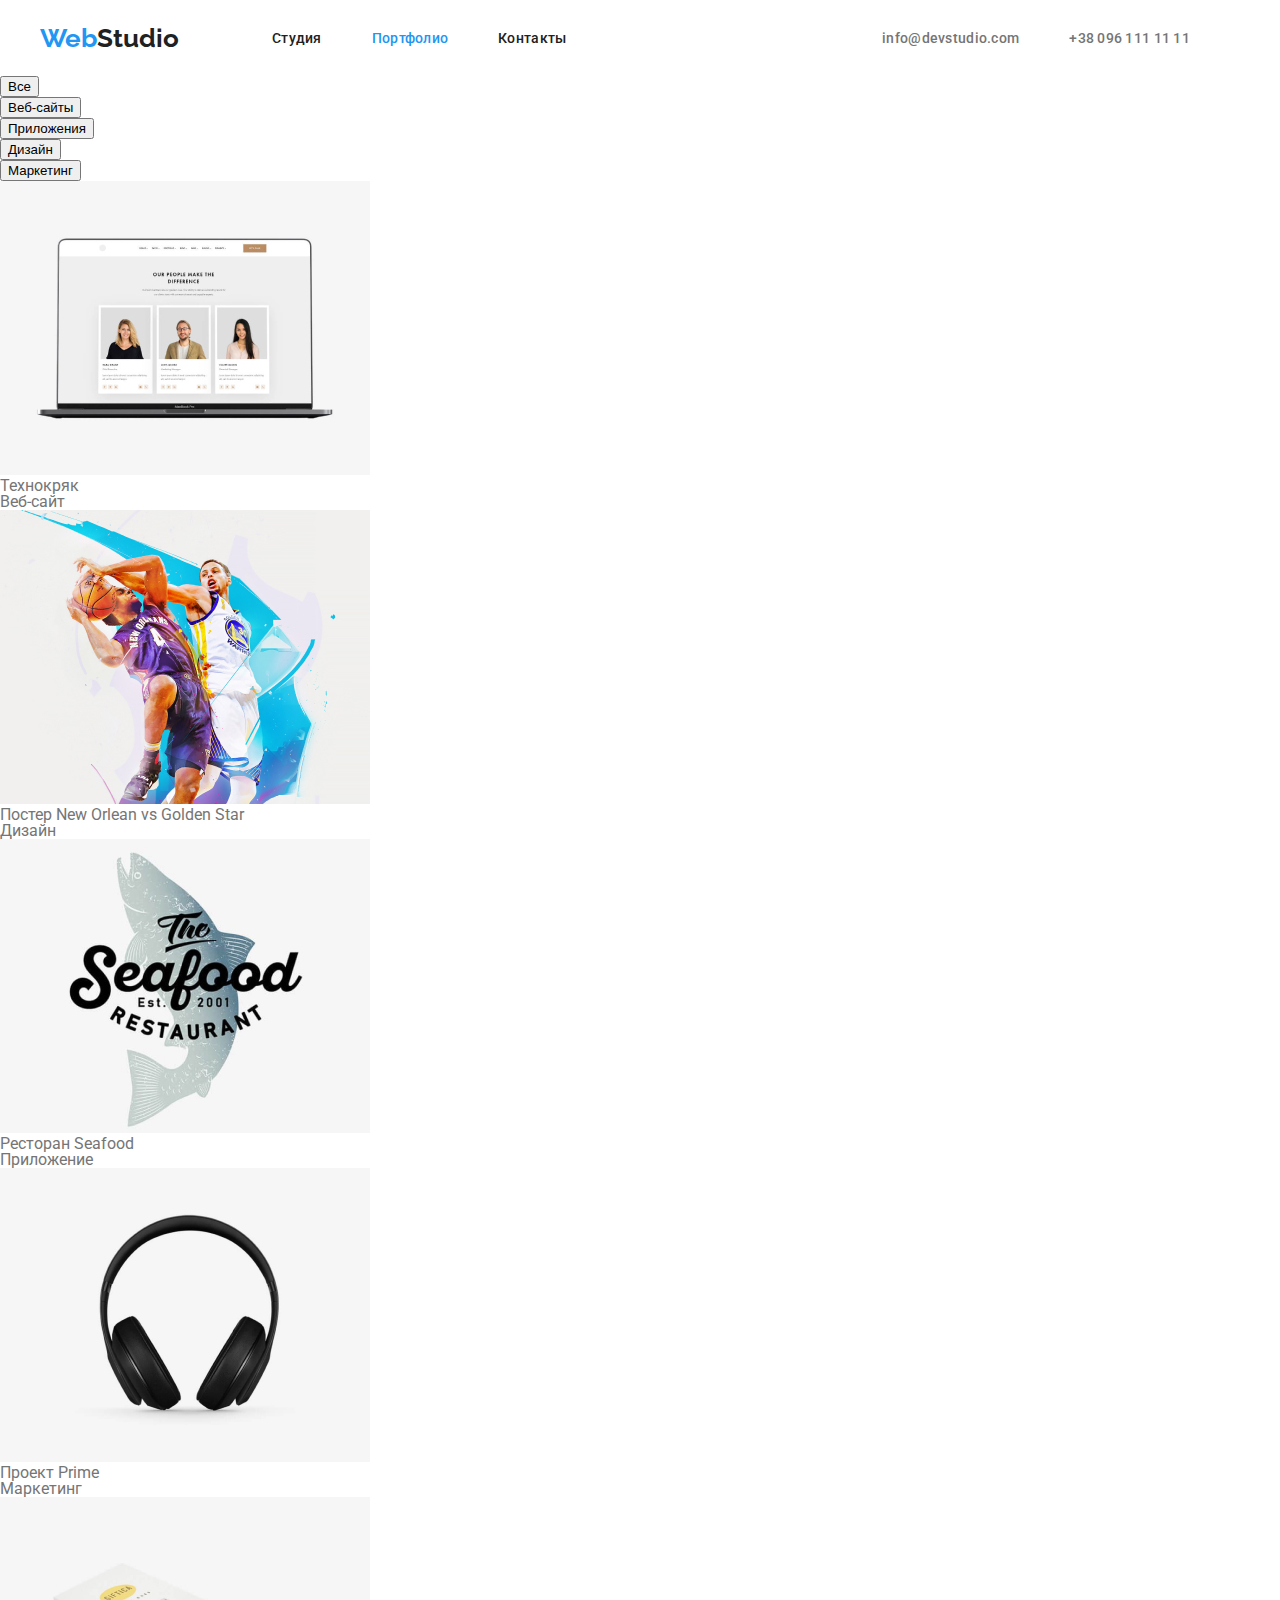
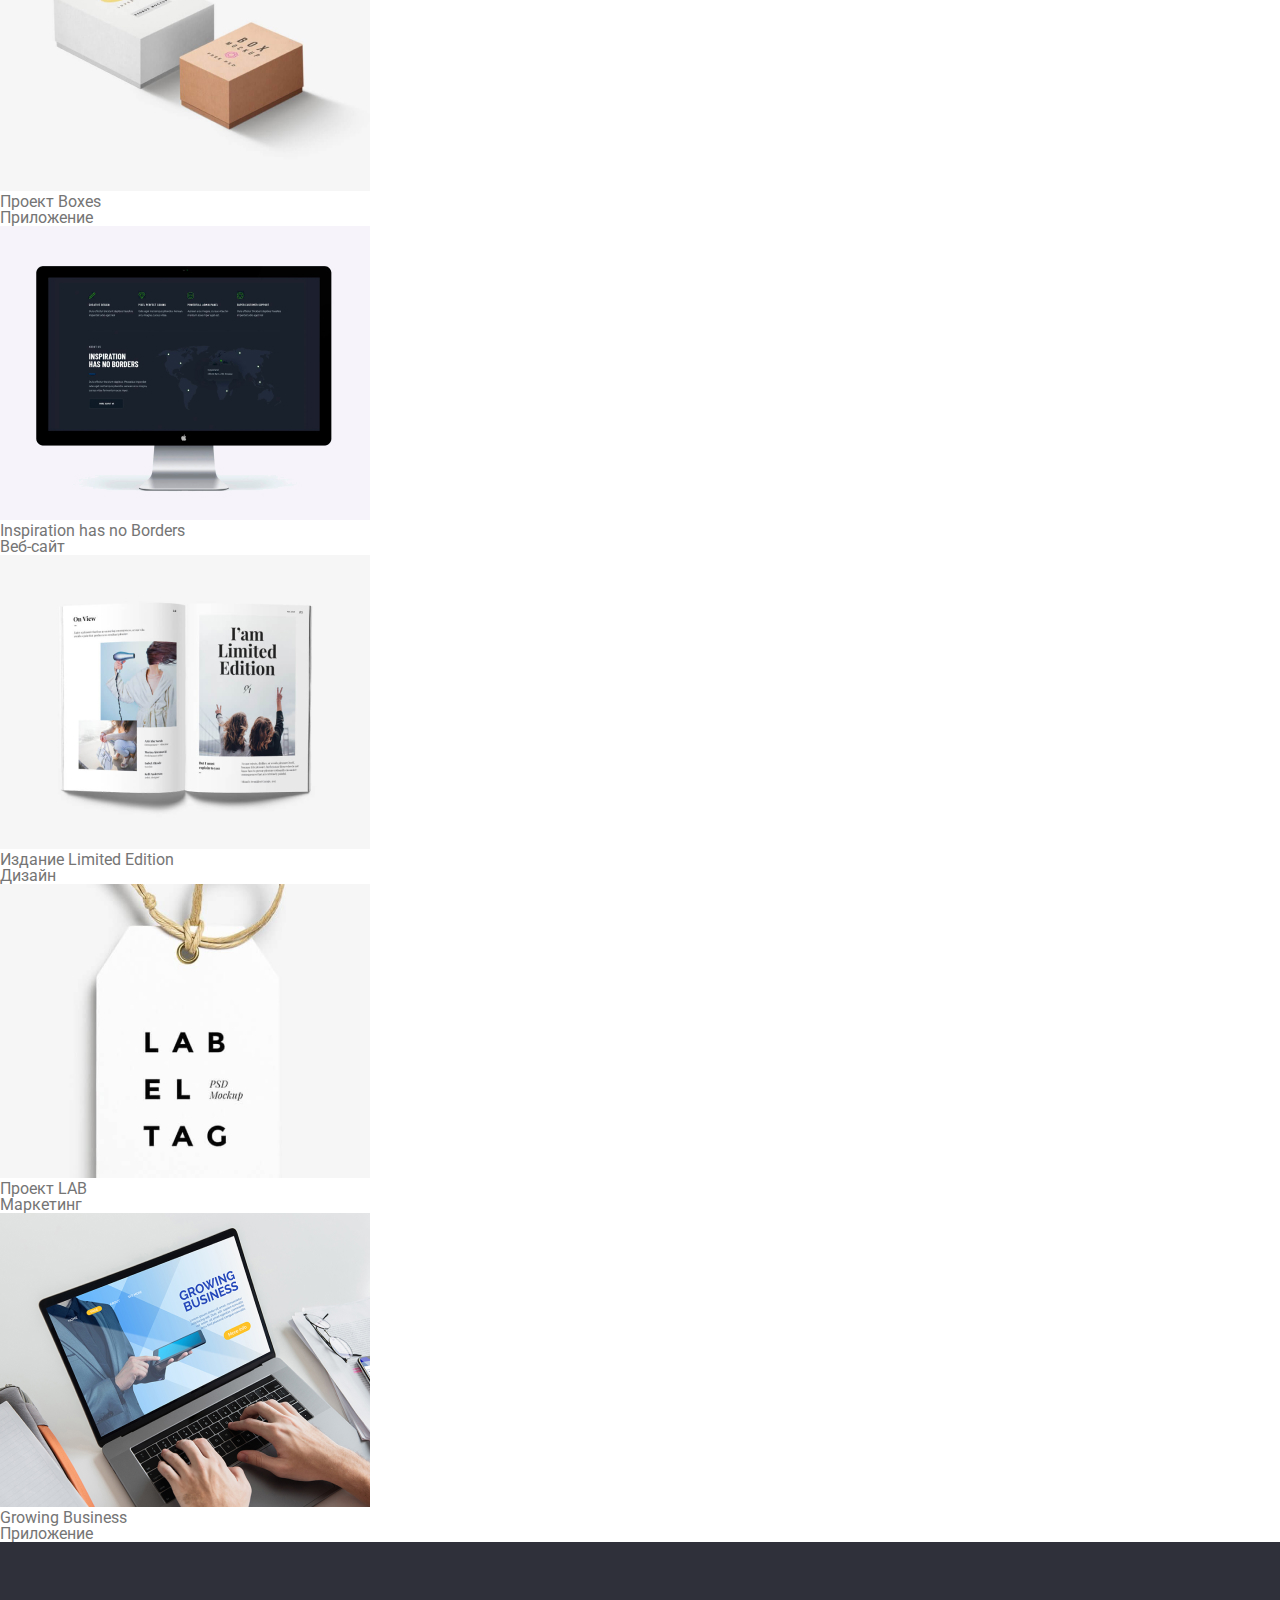
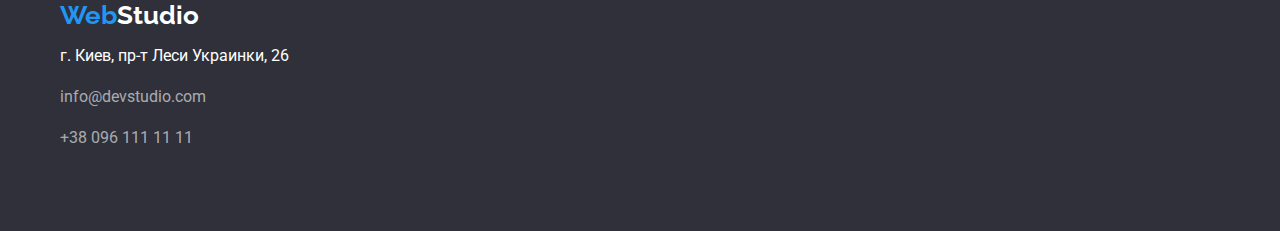
==== portfolio.html @ 46d7d1af "push me, and then just touch me, till i can get my satisfaction" ====
<!DOCTYPE html>
<html lang="ru">
  <head>
    <meta charset="UTF-8" />
    <meta name="viewport" content="width=device-width, initial-scale=1.0" />
    <title>WebStudio</title>
    <link rel="stylesheet" href="./css/reset.css" />
    <link rel="stylesheet" href="./css/style.css" />
    <link
      href="https://fonts.googleapis.com/css2?family=Raleway:wght@700&display=swap"
      rel="stylesheet"
    />
    <link
      href="https://fonts.googleapis.com/css2?family=Roboto:wght@400;500;700;900&display=swap"
      rel="stylesheet"
    />
  </head>
  <body>
    <!--  HEADER -->
    <header class="header">
      <div class="container">
        <nav class="navigation">
          <a href="./index.html" class="logo"
            >Web<span class="logo-header">Studio</span></a
          >
          <ul class="navigation-menu">
            <li class="menu-item">
              <a href="./index.html" class="navigation-menu-link">Студия</a>
            </li>
            <li class="menu-item">
              <a href="./portfolio.html" class="navigation-menu-link active"
                >Портфолио</a
              >
            </li>
            <li class="menu-item">
              <a href="" class="navigation-menu-link">Контакты</a>
            </li>
          </ul>
        </nav>
        <div class="contacts">
          <a href="mailto:info@devstudio.com" class="contacts-link"
            >info@devstudio.com</a
          >
          <a href="tel:+38 096 111 11 11" class="contacts-link"
            >+38 096 111 11 11</a
          >
        </div>
      </div>
    </header>
    <main>
      <!-- Buttons -->
      <section>
        <div>
          <ul>
            <li>
              <button type="button">Все</button>
            </li>
            <li>
              <button type="button">Веб-сайты</button>
            </li>
            <li>
              <button type="button">Приложения</button>
            </li>
            <li>
              <button type="button">Дизайн</button>
            </li>
            <li>
              <button type="button">Маркетинг</button>
            </li>
          </ul>
        </div>
      </section>
      <section>
        <div>
          <ul>
            <li>
              <img
                src="./images.portfolio/img-1.jpg"
                alt="Пример Проекта"
                width="370"
              />
              <h1>Технокряк</h1>
              <p>Веб-сайт</p>
            </li>
            <li>
              <img
                src="./images.portfolio/img-2.jpg"
                alt="Пример Проекта 2"
                width="370"
              />
              <h1>Постер New Orlean vs Golden Star</h1>
              <p>Дизайн</p>
            </li>
            <li>
              <img
                src="./images.portfolio/img-3.jpg"
                alt="Пример Проекта 3"
                width="370"
              />
              <h1>Ресторан Seafood</h1>
              <p>Приложение</p>
            </li>
            <li>
              <img
                src="./images.portfolio/img-4.jpg"
                alt="Пример Проекта 4"
                width="370"
              />
              <h1>Проект Prime</h1>
              <p>Маркетинг</p>
            </li>
            <li>
              <img
                src="./images.portfolio/img-5.jpg"
                alt="Пример Проекта 5"
                width="370"
              />
              <h1>Проект Boxes</h1>
              <p>Приложение</p>
            </li>
            <li>
              <img
                src="./images.portfolio/img-6.jpg"
                alt="Пример Проекта 6"
                width="370"
              />
              <h1>Inspiration has no Borders</h1>
              <p>Веб-сайт</p>
            </li>
            <li>
              <img
                src="./images.portfolio/img-7.jpg"
                alt="Пример Проекта 7"
                width="370"
              />
              <h1>Издание Limited Edition</h1>
              <p>Дизайн</p>
            </li>
            <li>
              <img
                src="./images.portfolio/img-8.jpg"
                alt="Пример Проекта 8"
                width="370"
              />
              <h1>Проект LAB</h1>
              <p>Маркетинг</p>
            </li>
            <li>
              <img
                src="./images.portfolio/img-9.jpg"
                alt="Пример Проекта 9"
                width="370"
              />
              <h1>Growing Business</h1>
              <p>Приложение</p>
            </li>
          </ul>
        </div>
      </section>
    </main>
    <!-- FOOTER -->
    <footer class="footer">
      <div class="container">
        <a href="./index.html" class="logo"
          >Web<span class="logo-footer">Studio</span></a
        >
        <address>
          <ul>
            <li>
              <a href="" class="footer-address"
                >г. Киев, пр-т Леси Украинки, 26</a
              >
              <br />
            </li>
            <li>
              <a href="mailto:info@devstudio.com" class="footer-contacts"
                >info@devstudio.com</a
              >
              <br />
            </li>
            <li>
              <a href="tel:+38 096 111 11 11" class="footer-contacts"
                >+38 096 111 11 11</a
              >
              <br />
            </li>
          </ul>
        </address>
      </div>
    </footer>
  </body>
</html>
---- css/style.css ----
/* Сохраняем палитру цветов */

:root {
  --primary-text-color: #757575;
  --title-text-color: #212121;
  --accent-color: #2196f3;
  --background-color: #2f303a;
  --background-team-color: rgba(245, 244, 250, 1);
  --primary-white-color: #ffffff;
  --contacts-text-color: rgba(117, 117, 117, 1);
  --footer-address-color: rgba(255, 255, 255, 0.6);
}

body {
  color: var(--primary-text-color);
  font-family: Roboto, sans-serif;
}

a {
  text-decoration: none;
  color: var(--title-text-color);
}

.container {
  max-width: 1200px;
  margin: 0 auto;
}

.section-name {
  font-family: "Roboto", sans-serif;
  font-weight: 700;
  font-size: 36px;
  line-height: 42px;
  text-align: center;
  letter-spacing: 0.03em;
  color: var(--title-text-color);
  margin-bottom: 50px;
}

/* HEADER */

.header {
  padding: 25px 0px;
}

.header .container {
  display: flex;
  justify-content: space-between;
  align-items: center;
}

.logo {
  font-family: "Raleway", sans-serif;
  font-weight: 700;
  font-size: 26px;
  text-decoration: none;
  margin-right: 93px;
  color: var(--accent-color);
}

.logo-header {
  color: var(--title-text-color);
}

.navigation {
  display: flex;
  align-items: center;
}

.menu-item {
  margin-right: 50px;
}

.navigation-menu {
  display: flex;
  text-decoration: none;
}

.navigation-menu-link {
  font-family: "Roboto", sans-serif;
  font-weight: 500;
  font-size: 14px;
  letter-spacing: 0.02em;
  text-decoration: none;
  color: #212121;
  transition: 0.4s;
}
.navigation-menu-link:hover,
.navigation-menu-link:focus {
  color: #2196f3;
}

.contacts {
  display: flex;
}

.contacts-link {
  font-family: "Roboto", sans-serif;
  font-weight: 500;
  font-size: 14px;
  letter-spacing: 0.02em;
  text-decoration: none;
  color: #757575;
  margin-right: 50px;
  transition: 0.4s;
}

.contacts-link:hover,
.contacts-link:focus {
  color: var(--accent-color);
}

.active {
  color: var(--accent-color);
}

/* Герой с кнопкой */
.section-hero {
  background-color: #2f303a;
  text-align: center;
  padding: 200px 0;
}
.hero-text {
  font-family: "Roboto", sans-serif;
  font-weight: 900;
  font-size: 44px;
  line-height: 60px;
  letter-spacing: 0.06em;
  text-transform: uppercase;
  color: rgb(255, 255, 255);
  display: flex;
  max-width: 696px;
  margin: 0 auto;
  justify-content: center;
  margin-bottom: 30px;
}
.button-hero {
  font-family: "Roboto", sans-serif;
  font-weight: 700;
  font-size: 16px;
  line-height: 30px;
  background-color: #2196f3;
  color: #ffffff;
  border-radius: 4px;
  box-shadow: 0px 4px 4px rgba(0, 0, 0, 0.15);
  border: none;
  padding: 10px 32px;
}

/* Особенности */

.hide-text {
  display: none;
}

.features {
  padding: 94px 0px;
}

.features-list {
  display: flex;
  box-sizing: border-box;
  justify-content: space-between;
}

.features-title {
  display: flex;
  color: var(--title-text-color);
  font-weight: 700;
  padding-bottom: 10px;
  text-transform: uppercase;
}

.features-text {
  display: flex;
  font-weight: 400;
  max-width: 270px;
  line-height: 1.71;
}

/* Чем мы занимаемся (3 фото) */

.section-business {
  padding-bottom: 94px;
}

.business {
  display: flex;
  justify-content: space-between;
  flex-wrap: wrap;
}

/* Наша Команда */
.section-team {
  background-color: var(--background-team-color);
  padding: 94px 0;
}

.our-team-list {
  display: flex;
  justify-content: space-between;
}

.our-team-item {
  background-color: var(--primary-white-color);
  box-shadow: 0px 1px 3px rgba(0, 0, 0, 0.12), 0px 1px 1px rgba(0, 0, 0, 0.14),
    0px 2px 1px rgba(0, 0, 0, 0.2);
  border-radius: 0px 0px 4px 4px;
}

.our-team-block {
  padding: 30px 60px;
  text-align: center;
}
.team-name {
  font-weight: 500;
  font-size: 16px;
  line-height: 19px;
  color: var(--title-text-color);
}

/* FOOTER */

.footer {
  background-color: var(--background-color);
  max-width: 1600px;
  padding: 60px;
}

.logo-footer {
  color: var(--primary-white-color);
}

.footer-address {
  display: block;
  color: var(--primary-white-color);
  margin-bottom: 9px;
  margin-top: 20px;
}

.footer-contacts {
  display: block;
  color: var(--footer-address-color);
  margin-bottom: 9px;
}

/* PORTFOLIO!!!! */

/* Buttons (кнопки ul flex, center), на картинки внизу (display flex, justify-content:space-between). Выставить паддинги и маржины  */
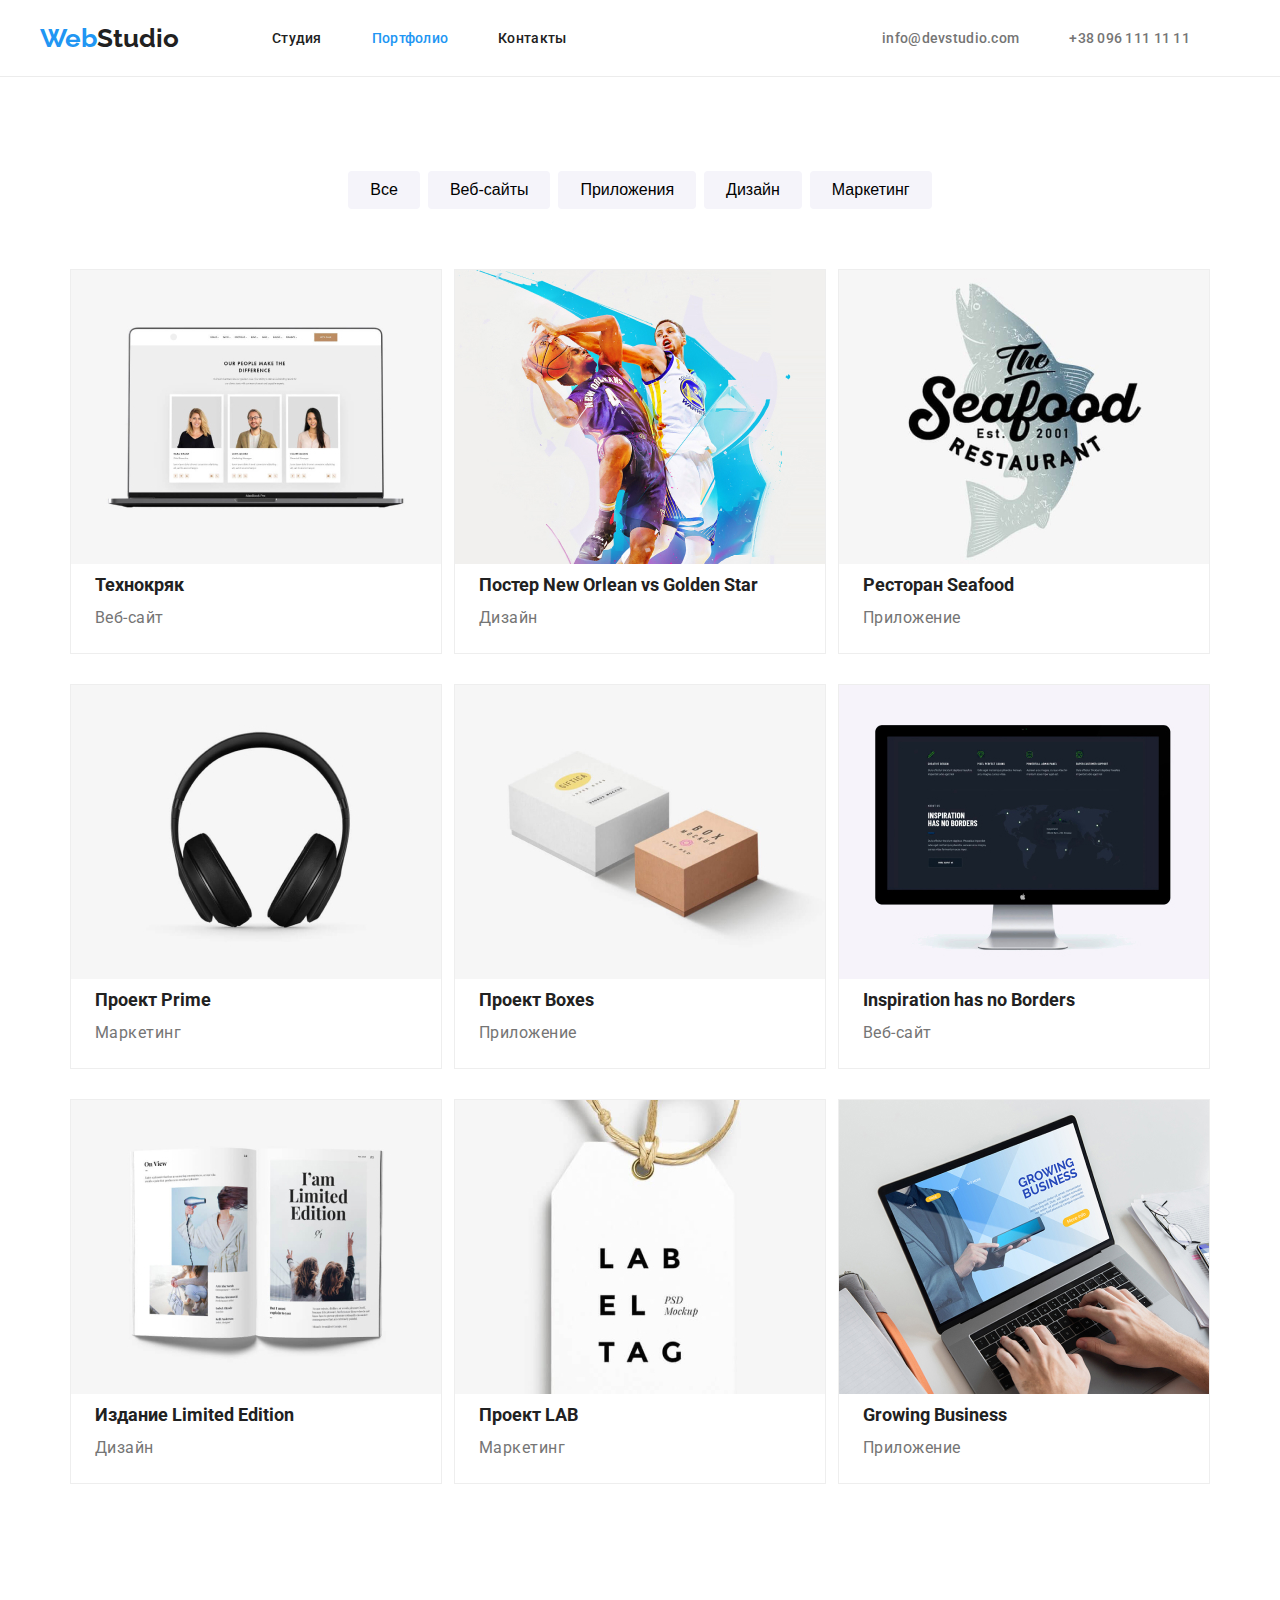
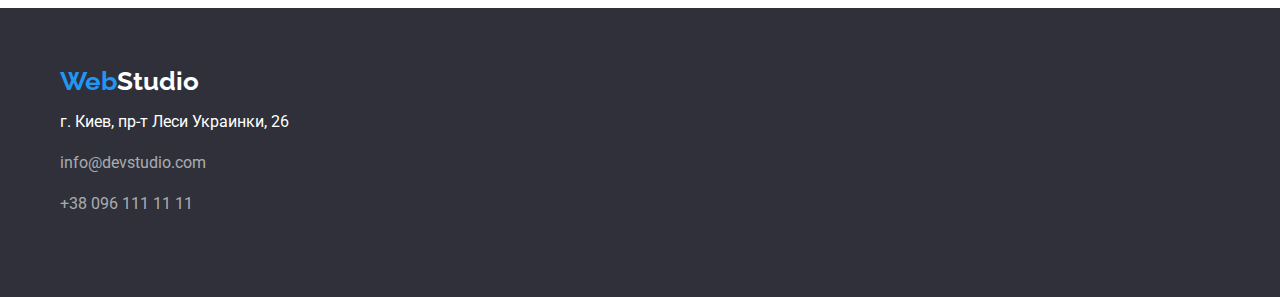
==== commit 689dcf15: "Portfolio ended (Pushin'P)" ====
--- a/portfolio.html
+++ b/portfolio.html
@@ -49,113 +49,110 @@
     </header>
     <main>
       <!-- Buttons -->
-      <section>
-        <div>
-          <ul>
-            <li>
-              <button type="button">Все</button>
+      <section class="project container">
+        <div class="container">
+          <ul class="filter-button-list">
+            <li class="filter-button-item">
+              <button type="button" class="filter-button">Все</button>
             </li>
-            <li>
-              <button type="button">Веб-сайты</button>
+            <li class="filter-button-item">
+              <button type="button" class="filter-button">Веб-сайты</button>
             </li>
-            <li>
-              <button type="button">Приложения</button>
+            <li class="filter-button-item">
+              <button type="button" class="filter-button">Приложения</button>
             </li>
-            <li>
-              <button type="button">Дизайн</button>
+            <li class="filter-button-item">
+              <button type="button" class="filter-button">Дизайн</button>
             </li>
-            <li>
-              <button type="button">Маркетинг</button>
+            <li class="filter-button-item">
+              <button type="button" class="filter-button">Маркетинг</button>
             </li>
           </ul>
         </div>
-      </section>
-      <section>
-        <div>
-          <ul>
-            <li>
-              <img
-                src="./images.portfolio/img-1.jpg"
-                alt="Пример Проекта"
-                width="370"
-              />
-              <h1>Технокряк</h1>
-              <p>Веб-сайт</p>
-            </li>
-            <li>
-              <img
-                src="./images.portfolio/img-2.jpg"
-                alt="Пример Проекта 2"
-                width="370"
-              />
-              <h1>Постер New Orlean vs Golden Star</h1>
-              <p>Дизайн</p>
-            </li>
-            <li>
-              <img
-                src="./images.portfolio/img-3.jpg"
-                alt="Пример Проекта 3"
-                width="370"
-              />
-              <h1>Ресторан Seafood</h1>
-              <p>Приложение</p>
-            </li>
-            <li>
-              <img
-                src="./images.portfolio/img-4.jpg"
-                alt="Пример Проекта 4"
-                width="370"
-              />
-              <h1>Проект Prime</h1>
-              <p>Маркетинг</p>
-            </li>
-            <li>
-              <img
-                src="./images.portfolio/img-5.jpg"
-                alt="Пример Проекта 5"
-                width="370"
-              />
-              <h1>Проект Boxes</h1>
-              <p>Приложение</p>
-            </li>
-            <li>
-              <img
-                src="./images.portfolio/img-6.jpg"
-                alt="Пример Проекта 6"
-                width="370"
-              />
-              <h1>Inspiration has no Borders</h1>
-              <p>Веб-сайт</p>
-            </li>
-            <li>
-              <img
-                src="./images.portfolio/img-7.jpg"
-                alt="Пример Проекта 7"
-                width="370"
-              />
-              <h1>Издание Limited Edition</h1>
-              <p>Дизайн</p>
-            </li>
-            <li>
-              <img
-                src="./images.portfolio/img-8.jpg"
-                alt="Пример Проекта 8"
-                width="370"
-              />
-              <h1>Проект LAB</h1>
-              <p>Маркетинг</p>
-            </li>
-            <li>
-              <img
-                src="./images.portfolio/img-9.jpg"
-                alt="Пример Проекта 9"
-                width="370"
-              />
-              <h1>Growing Business</h1>
-              <p>Приложение</p>
-            </li>
-          </ul>
-        </div>
+        <!-- list of cells -->
+        <ul class="portfolio-list">
+          <li class="portfolio-item">
+            <img
+              src="./images.portfolio/img-1.jpg"
+              alt="Пример Проекта"
+              width="370"
+            />
+            <h2 class="portfolio-name">Технокряк</h2>
+            <p class="portfolio-text">Веб-сайт</p>
+          </li>
+          <li class="portfolio-item">
+            <img
+              src="./images.portfolio/img-2.jpg"
+              alt="Пример Проекта 2"
+              width="370"
+            />
+            <h2 class="portfolio-name">Постер New Orlean vs Golden Star</h2>
+            <p class="portfolio-text">Дизайн</p>
+          </li>
+          <li class="portfolio-item">
+            <img
+              src="./images.portfolio/img-3.jpg"
+              alt="Пример Проекта 3"
+              width="370"
+            />
+            <h2 class="portfolio-name">Ресторан Seafood</h2>
+            <p class="portfolio-text">Приложение</p>
+          </li>
+          <li class="portfolio-item">
+            <img
+              src="./images.portfolio/img-4.jpg"
+              alt="Пример Проекта 4"
+              width="370"
+            />
+            <h2 class="portfolio-name">Проект Prime</h2>
+            <p class="portfolio-text">Маркетинг</p>
+          </li>
+          <li class="portfolio-item">
+            <img
+              src="./images.portfolio/img-5.jpg"
+              alt="Пример Проекта 5"
+              width="370"
+            />
+            <h2 class="portfolio-name">Проект Boxes</h2>
+            <p class="portfolio-text">Приложение</p>
+          </li>
+          <li class="portfolio-item">
+            <img
+              src="./images.portfolio/img-6.jpg"
+              alt="Пример Проекта 6"
+              width="370"
+            />
+            <h2 class="portfolio-name">Inspiration has no Borders</h2>
+            <p class="portfolio-text">Веб-сайт</p>
+          </li>
+          <li class="portfolio-item">
+            <img
+              src="./images.portfolio/img-7.jpg"
+              alt="Пример Проекта 7"
+              width="370"
+            />
+            <h2 class="portfolio-name">Издание Limited Edition</h2>
+            <p class="portfolio-text">Дизайн</p>
+          </li>
+          <li class="portfolio-item">
+            <img
+              src="./images.portfolio/img-8.jpg"
+              alt="Пример Проекта 8"
+              width="370"
+            />
+            <h2 class="portfolio-name" 1>Проект LAB</h2>
+            <p class="portfolio-text">Маркетинг</p>
+          </li>
+          <li class="portfolio-item">
+            <img
+              src="./images.portfolio/img-9.jpg"
+              alt="Пример Проекта 9"
+              width="370"
+            />
+            <h2 class="portfolio-name">Growing Business</h2>
+            <p class="portfolio-text">Приложение</p>
+          </li>
+        </ul>
       </section>
     </main>
     <!-- FOOTER -->
--- a/css/style.css
+++ b/css/style.css
@@ -247,3 +247,64 @@
 /* PORTFOLIO!!!! */
 
 /* Buttons (кнопки ul flex, center), на картинки внизу (display flex, justify-content:space-between). Выставить паддинги и маржины  */
+.header {
+  border-bottom: 1px solid #ececec;
+}
+
+.filter-button-list {
+  display: flex;
+  justify-content: center;
+}
+
+.project {
+  padding: 94px 0;
+}
+
+.filter-button:hover {
+  background-color: var(--accent-color);
+  color: var(--primary-white-color);
+  box-shadow: 0px 3px 1px rgba(0, 0, 0, 0.1), 0px 1px 2px rgba(0, 0, 0, 0.08),
+    0px 2px 2px rgba(0, 0, 0, 0.12);
+}
+
+.filter-button {
+  margin: 0 4px;
+  background: var(--background-team-color);
+  border-radius: 4px;
+  padding: 6px 22px;
+  border: none;
+}
+
+.filter-button {
+  font-size: 16px;
+  font-weight: 500;
+  line-height: 26px;
+}
+
+/* list of cells */
+
+.portfolio-name {
+  font-weight: 700;
+  font-size: 18px;
+  line-height: 36px;
+  letter-spacing: 0.06;
+  color: var(--title-text-color);
+  margin-left: 24px;
+}
+.portfolio-text {
+  font-size: 16px;
+  line-height: 30px;
+  letter-spacing: 0.03em;
+  margin-bottom: 20px;
+  margin-left: 24px;
+}
+.portfolio-list {
+  display: flex;
+  justify-content: space-between;
+  flex-wrap: wrap;
+  padding: 30px 30px;
+}
+.portfolio-item {
+  margin-top: 30px;
+  border: 1px solid rgba(238, 238, 238, 1);
+}
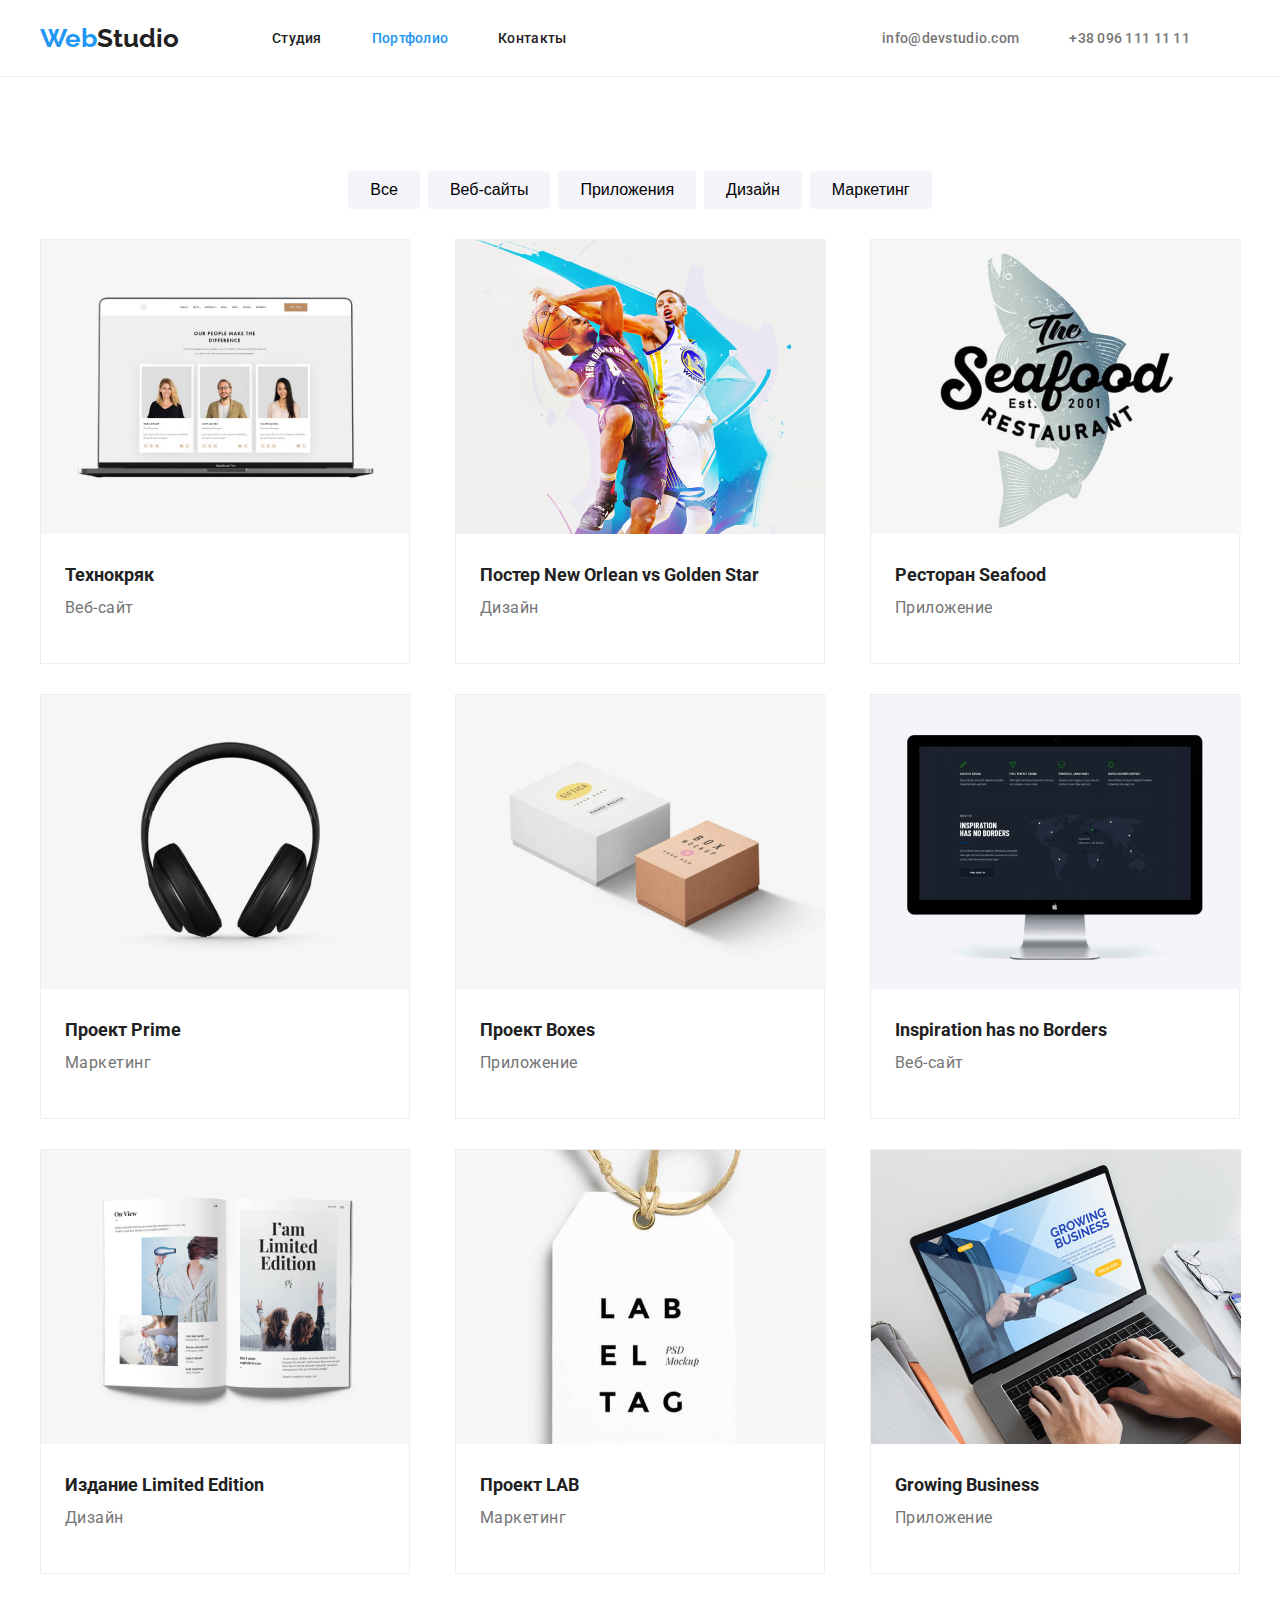
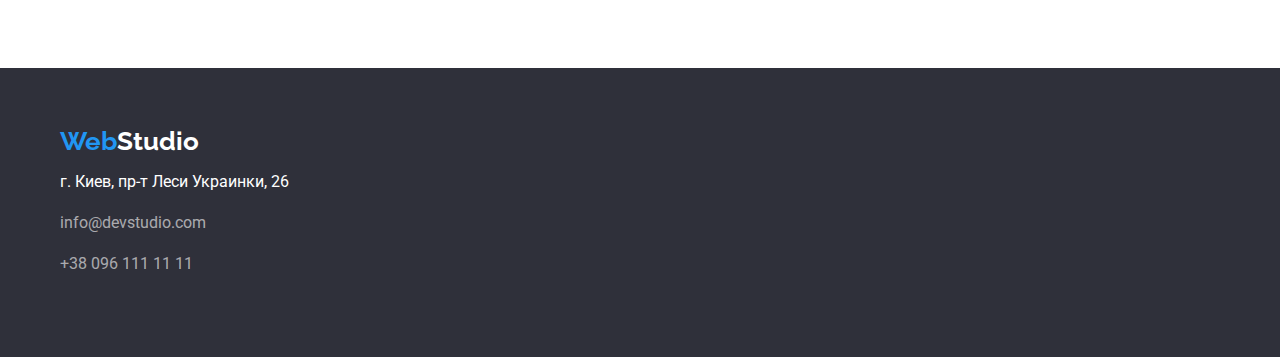
==== commit 96f2c6aa: "Исправлено на основании комментов" ====
--- a/portfolio.html
+++ b/portfolio.html
@@ -77,8 +77,10 @@
               alt="Пример Проекта"
               width="370"
             />
-            <h2 class="portfolio-name">Технокряк</h2>
-            <p class="portfolio-text">Веб-сайт</p>
+            <div class="portfolio-unit">
+              <h2 class="portfolio-name">Технокряк</h2>
+              <p class="portfolio-text">Веб-сайт</p>
+            </div>
           </li>
           <li class="portfolio-item">
             <img
@@ -86,8 +88,10 @@
               alt="Пример Проекта 2"
               width="370"
             />
-            <h2 class="portfolio-name">Постер New Orlean vs Golden Star</h2>
-            <p class="portfolio-text">Дизайн</p>
+            <div class="portfolio-unit">
+              <h2 class="portfolio-name">Постер New Orlean vs Golden Star</h2>
+              <p class="portfolio-text">Дизайн</p>
+            </div>
           </li>
           <li class="portfolio-item">
             <img
@@ -95,8 +99,10 @@
               alt="Пример Проекта 3"
               width="370"
             />
-            <h2 class="portfolio-name">Ресторан Seafood</h2>
-            <p class="portfolio-text">Приложение</p>
+            <div class="portfolio-unit">
+              <h2 class="portfolio-name">Ресторан Seafood</h2>
+              <p class="portfolio-text">Приложение</p>
+            </div>
           </li>
           <li class="portfolio-item">
             <img
@@ -104,8 +110,10 @@
               alt="Пример Проекта 4"
               width="370"
             />
-            <h2 class="portfolio-name">Проект Prime</h2>
-            <p class="portfolio-text">Маркетинг</p>
+            <div class="portfolio-unit">
+              <h2 class="portfolio-name">Проект Prime</h2>
+              <p class="portfolio-text">Маркетинг</p>
+            </div>
           </li>
           <li class="portfolio-item">
             <img
@@ -113,8 +121,10 @@
               alt="Пример Проекта 5"
               width="370"
             />
-            <h2 class="portfolio-name">Проект Boxes</h2>
-            <p class="portfolio-text">Приложение</p>
+            <div class="portfolio-unit">
+              <h2 class="portfolio-name">Проект Boxes</h2>
+              <p class="portfolio-text">Приложение</p>
+            </div>
           </li>
           <li class="portfolio-item">
             <img
@@ -122,8 +132,10 @@
               alt="Пример Проекта 6"
               width="370"
             />
-            <h2 class="portfolio-name">Inspiration has no Borders</h2>
-            <p class="portfolio-text">Веб-сайт</p>
+            <div class="portfolio-unit">
+              <h2 class="portfolio-name">Inspiration has no Borders</h2>
+              <p class="portfolio-text">Веб-сайт</p>
+            </div>
           </li>
           <li class="portfolio-item">
             <img
@@ -131,8 +143,10 @@
               alt="Пример Проекта 7"
               width="370"
             />
-            <h2 class="portfolio-name">Издание Limited Edition</h2>
-            <p class="portfolio-text">Дизайн</p>
+            <div class="portfolio-unit">
+              <h2 class="portfolio-name">Издание Limited Edition</h2>
+              <p class="portfolio-text">Дизайн</p>
+            </div>
           </li>
           <li class="portfolio-item">
             <img
@@ -140,8 +154,10 @@
               alt="Пример Проекта 8"
               width="370"
             />
-            <h2 class="portfolio-name" 1>Проект LAB</h2>
-            <p class="portfolio-text">Маркетинг</p>
+            <div class="portfolio-unit">
+              <h2 class="portfolio-name" 1>Проект LAB</h2>
+              <p class="portfolio-text">Маркетинг</p>
+            </div>
           </li>
           <li class="portfolio-item">
             <img
@@ -149,8 +165,10 @@
               alt="Пример Проекта 9"
               width="370"
             />
-            <h2 class="portfolio-name">Growing Business</h2>
-            <p class="portfolio-text">Приложение</p>
+            <div class="portfolio-unit">
+              <h2 class="portfolio-name">Growing Business</h2>
+              <p class="portfolio-text">Приложение</p>
+            </div>
           </li>
         </ul>
       </section>
--- a/css/style.css
+++ b/css/style.css
@@ -167,7 +167,7 @@
   display: flex;
   color: var(--title-text-color);
   font-weight: 700;
-  padding-bottom: 10px;
+  margin-bottom: 10px;
   text-transform: uppercase;
 }
 
@@ -209,7 +209,7 @@
 }
 
 .our-team-block {
-  padding: 30px 60px;
+  padding: 30px 32px;
   text-align: center;
 }
 .team-name {
@@ -217,6 +217,7 @@
   font-size: 16px;
   line-height: 19px;
   color: var(--title-text-color);
+  margin-bottom: 10px;
 }
 
 /* FOOTER */
@@ -260,7 +261,8 @@
   padding: 94px 0;
 }
 
-.filter-button:hover {
+.filter-button:hover,
+.filter-button:focus {
   background-color: var(--accent-color);
   color: var(--primary-white-color);
   box-shadow: 0px 3px 1px rgba(0, 0, 0, 0.1), 0px 1px 2px rgba(0, 0, 0, 0.08),
@@ -283,28 +285,32 @@
 
 /* list of cells */
 
+.portfolio-unit {
+  padding: 20px 24px;
+}
+
 .portfolio-name {
   font-weight: 700;
   font-size: 18px;
   line-height: 36px;
   letter-spacing: 0.06;
   color: var(--title-text-color);
-  margin-left: 24px;
+  text-align: left;
 }
 .portfolio-text {
   font-size: 16px;
   line-height: 30px;
   letter-spacing: 0.03em;
   margin-bottom: 20px;
-  margin-left: 24px;
+  text-align: left;
 }
 .portfolio-list {
   display: flex;
   justify-content: space-between;
   flex-wrap: wrap;
-  padding: 30px 30px;
 }
 .portfolio-item {
   margin-top: 30px;
   border: 1px solid rgba(238, 238, 238, 1);
-}
+  max-width: 370px;
+}
